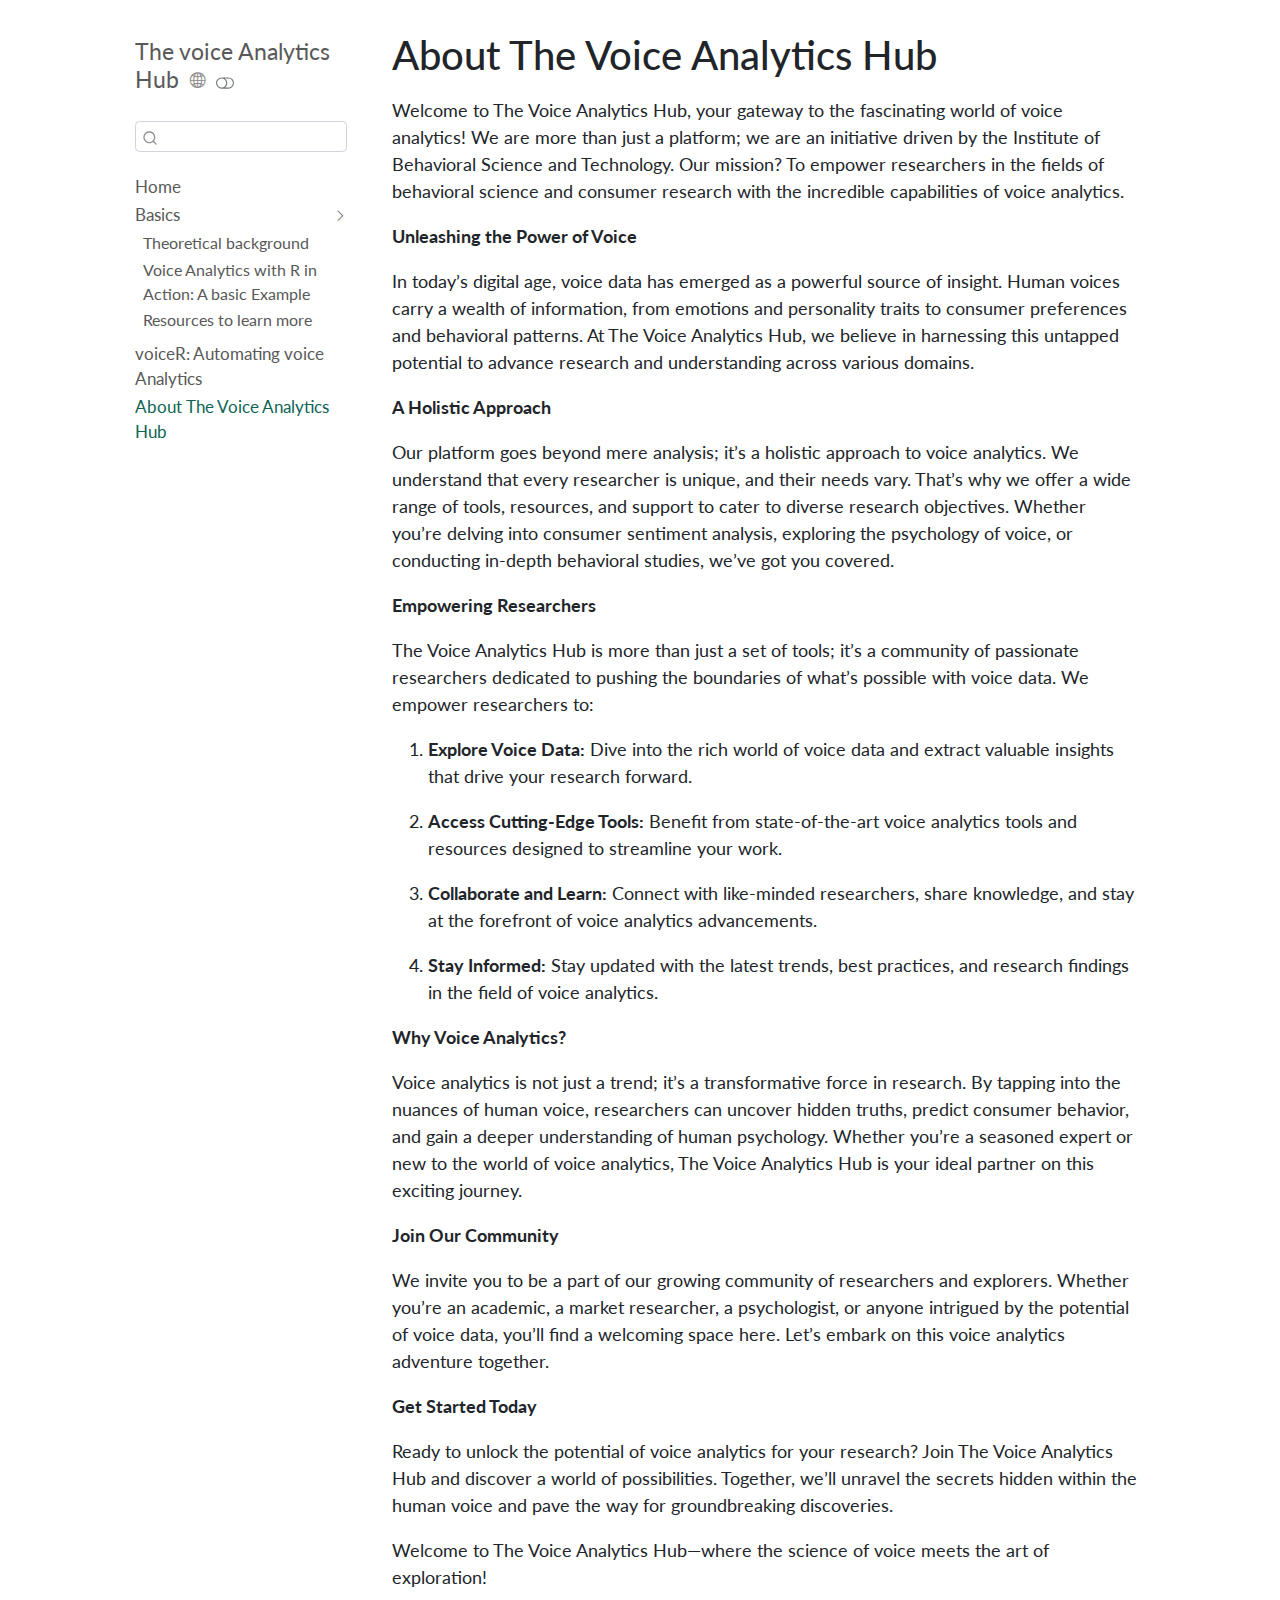
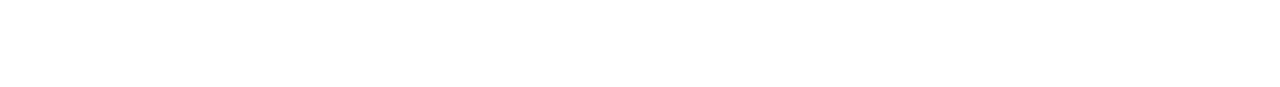
==== about.html @ 6ae46c0d "Add files via upload" ====
<!DOCTYPE html>
<html xmlns="http://www.w3.org/1999/xhtml" lang="en" xml:lang="en"><head>

<meta charset="utf-8">
<meta name="generator" content="quarto-1.1.251">

<meta name="viewport" content="width=device-width, initial-scale=1.0, user-scalable=yes">


<title>The voice Analytics Hub - About The Voice Analytics Hub</title>
<style>
code{white-space: pre-wrap;}
span.smallcaps{font-variant: small-caps;}
div.columns{display: flex; gap: min(4vw, 1.5em);}
div.column{flex: auto; overflow-x: auto;}
div.hanging-indent{margin-left: 1.5em; text-indent: -1.5em;}
ul.task-list{list-style: none;}
ul.task-list li input[type="checkbox"] {
  width: 0.8em;
  margin: 0 0.8em 0.2em -1.6em;
  vertical-align: middle;
}
</style>


<script src="site_libs/quarto-nav/quarto-nav.js"></script>
<script src="site_libs/quarto-nav/headroom.min.js"></script>
<script src="site_libs/clipboard/clipboard.min.js"></script>
<script src="site_libs/quarto-search/autocomplete.umd.js"></script>
<script src="site_libs/quarto-search/fuse.min.js"></script>
<script src="site_libs/quarto-search/quarto-search.js"></script>
<meta name="quarto:offset" content="./">
<script src="site_libs/quarto-html/quarto.js"></script>
<script src="site_libs/quarto-html/popper.min.js"></script>
<script src="site_libs/quarto-html/tippy.umd.min.js"></script>
<script src="site_libs/quarto-html/anchor.min.js"></script>
<link href="site_libs/quarto-html/tippy.css" rel="stylesheet">
<link href="site_libs/quarto-html/quarto-syntax-highlighting.css" rel="stylesheet" class="quarto-color-scheme" id="quarto-text-highlighting-styles">
<link href="site_libs/quarto-html/quarto-syntax-highlighting-dark.css" rel="prefetch" class="quarto-color-scheme quarto-color-alternate" id="quarto-text-highlighting-styles">
<script src="site_libs/bootstrap/bootstrap.min.js"></script>
<link href="site_libs/bootstrap/bootstrap-icons.css" rel="stylesheet">
<link href="site_libs/bootstrap/bootstrap.min.css" rel="stylesheet" class="quarto-color-scheme" id="quarto-bootstrap" data-mode="light">
<link href="site_libs/bootstrap/bootstrap-dark.min.css" rel="prefetch" class="quarto-color-scheme quarto-color-alternate" id="quarto-bootstrap" data-mode="dark">
<script id="quarto-search-options" type="application/json">{
  "location": "sidebar",
  "copy-button": false,
  "collapse-after": 3,
  "panel-placement": "start",
  "type": "textbox",
  "limit": 20,
  "language": {
    "search-no-results-text": "No results",
    "search-matching-documents-text": "matching documents",
    "search-copy-link-title": "Copy link to search",
    "search-hide-matches-text": "Hide additional matches",
    "search-more-match-text": "more match in this document",
    "search-more-matches-text": "more matches in this document",
    "search-clear-button-title": "Clear",
    "search-detached-cancel-button-title": "Cancel",
    "search-submit-button-title": "Submit"
  }
}</script>


<link rel="stylesheet" href="styles.css">
</head>

<body class="nav-sidebar floating fullcontent">

<div id="quarto-search-results"></div>
  <header id="quarto-header" class="headroom fixed-top">
  <nav class="quarto-secondary-nav" data-bs-toggle="collapse" data-bs-target="#quarto-sidebar" aria-controls="quarto-sidebar" aria-expanded="false" aria-label="Toggle sidebar navigation" onclick="if (window.quartoToggleHeadroom) { window.quartoToggleHeadroom(); }">
    <div class="container-fluid d-flex justify-content-between">
      <h1 class="quarto-secondary-nav-title">About The Voice Analytics Hub</h1>
      <button type="button" class="quarto-btn-toggle btn" aria-label="Show secondary navigation">
        <i class="bi bi-chevron-right"></i>
      </button>
    </div>
  </nav>
</header>
<!-- content -->
<div id="quarto-content" class="quarto-container page-columns page-rows-contents page-layout-article">
<!-- sidebar -->
  <nav id="quarto-sidebar" class="sidebar collapse sidebar-navigation floating overflow-auto">
    <div class="pt-lg-2 mt-2 text-left sidebar-header">
    <div class="sidebar-title mb-0 py-0">
      <a href="./">The voice Analytics Hub</a> 
        <div class="sidebar-tools-main">
    <a href="https://www.ibt.unisg.ch/" title="" class="sidebar-tool px-1"><i class="bi bi-globe2"></i></a>
  <a href="" class="quarto-color-scheme-toggle sidebar-tool" onclick="window.quartoToggleColorScheme(); return false;" title="Toggle dark mode"><i class="bi"></i></a>
</div>
    </div>
      </div>
      <div class="mt-2 flex-shrink-0 align-items-center">
        <div class="sidebar-search">
        <div id="quarto-search" class="" title="Search"></div>
        </div>
      </div>
    <div class="sidebar-menu-container"> 
    <ul class="list-unstyled mt-1">
        <li class="sidebar-item">
  <div class="sidebar-item-container"> 
  <a href="./index.html" class="sidebar-item-text sidebar-link">Home</a>
  </div>
</li>
        <li class="sidebar-item sidebar-item-section">
      <div class="sidebar-item-container"> 
            <a class="sidebar-item-text sidebar-link text-start" data-bs-toggle="collapse" data-bs-target="#quarto-sidebar-section-1" aria-expanded="true">Basics</a>
          <a class="sidebar-item-toggle text-start" data-bs-toggle="collapse" data-bs-target="#quarto-sidebar-section-1" aria-expanded="true">
            <i class="bi bi-chevron-right ms-2"></i>
          </a> 
      </div>
      <ul id="quarto-sidebar-section-1" class="collapse list-unstyled sidebar-section depth1 show">  
          <li class="sidebar-item">
  <div class="sidebar-item-container"> 
  <a href="./basic-theory.html" class="sidebar-item-text sidebar-link">Theoretical background</a>
  </div>
</li>
          <li class="sidebar-item">
  <div class="sidebar-item-container"> 
  <a href="./basic-tutorial.html" class="sidebar-item-text sidebar-link">Voice Analytics with R in Action: A basic Example</a>
  </div>
</li>
          <li class="sidebar-item">
  <div class="sidebar-item-container"> 
  <a href="./basic-resources.html" class="sidebar-item-text sidebar-link">Resources to learn more</a>
  </div>
</li>
      </ul>
  </li>
        <li class="sidebar-item">
  <div class="sidebar-item-container"> 
  <a href="./voiceR.html" class="sidebar-item-text sidebar-link">voiceR: Automating voice Analytics</a>
  </div>
</li>
        <li class="sidebar-item">
  <div class="sidebar-item-container"> 
  <a href="./about.html" class="sidebar-item-text sidebar-link active">About The Voice Analytics Hub</a>
  </div>
</li>
    </ul>
    </div>
</nav>
<!-- margin-sidebar -->
    
<!-- main -->
<main class="content" id="quarto-document-content">

<header id="title-block-header" class="quarto-title-block default">
<div class="quarto-title">
<h1 class="title d-none d-lg-block">About The Voice Analytics Hub</h1>
</div>



<div class="quarto-title-meta">

    
    
  </div>
  

</header>

<p>Welcome to The Voice Analytics Hub, your gateway to the fascinating world of voice analytics! We are more than just a platform; we are an initiative driven by the Institute of Behavioral Science and Technology. Our mission? To empower researchers in the fields of behavioral science and consumer research with the incredible capabilities of voice analytics.</p>
<p><strong>Unleashing the Power of Voice</strong></p>
<p>In today’s digital age, voice data has emerged as a powerful source of insight. Human voices carry a wealth of information, from emotions and personality traits to consumer preferences and behavioral patterns. At The Voice Analytics Hub, we believe in harnessing this untapped potential to advance research and understanding across various domains.</p>
<p><strong>A Holistic Approach</strong></p>
<p>Our platform goes beyond mere analysis; it’s a holistic approach to voice analytics. We understand that every researcher is unique, and their needs vary. That’s why we offer a wide range of tools, resources, and support to cater to diverse research objectives. Whether you’re delving into consumer sentiment analysis, exploring the psychology of voice, or conducting in-depth behavioral studies, we’ve got you covered.</p>
<p><strong>Empowering Researchers</strong></p>
<p>The Voice Analytics Hub is more than just a set of tools; it’s a community of passionate researchers dedicated to pushing the boundaries of what’s possible with voice data. We empower researchers to:</p>
<ol type="1">
<li><p><strong>Explore Voice Data:</strong> Dive into the rich world of voice data and extract valuable insights that drive your research forward.</p></li>
<li><p><strong>Access Cutting-Edge Tools:</strong> Benefit from state-of-the-art voice analytics tools and resources designed to streamline your work.</p></li>
<li><p><strong>Collaborate and Learn:</strong> Connect with like-minded researchers, share knowledge, and stay at the forefront of voice analytics advancements.</p></li>
<li><p><strong>Stay Informed:</strong> Stay updated with the latest trends, best practices, and research findings in the field of voice analytics.</p></li>
</ol>
<p><strong>Why Voice Analytics?</strong></p>
<p>Voice analytics is not just a trend; it’s a transformative force in research. By tapping into the nuances of human voice, researchers can uncover hidden truths, predict consumer behavior, and gain a deeper understanding of human psychology. Whether you’re a seasoned expert or new to the world of voice analytics, The Voice Analytics Hub is your ideal partner on this exciting journey.</p>
<p><strong>Join Our Community</strong></p>
<p>We invite you to be a part of our growing community of researchers and explorers. Whether you’re an academic, a market researcher, a psychologist, or anyone intrigued by the potential of voice data, you’ll find a welcoming space here. Let’s embark on this voice analytics adventure together.</p>
<p><strong>Get Started Today</strong></p>
<p>Ready to unlock the potential of voice analytics for your research? Join The Voice Analytics Hub and discover a world of possibilities. Together, we’ll unravel the secrets hidden within the human voice and pave the way for groundbreaking discoveries.</p>
<p>Welcome to The Voice Analytics Hub—where the science of voice meets the art of exploration!</p>



</main> <!-- /main -->
<script id="quarto-html-after-body" type="application/javascript">
window.document.addEventListener("DOMContentLoaded", function (event) {
  const toggleBodyColorMode = (bsSheetEl) => {
    const mode = bsSheetEl.getAttribute("data-mode");
    const bodyEl = window.document.querySelector("body");
    if (mode === "dark") {
      bodyEl.classList.add("quarto-dark");
      bodyEl.classList.remove("quarto-light");
    } else {
      bodyEl.classList.add("quarto-light");
      bodyEl.classList.remove("quarto-dark");
    }
  }
  const toggleBodyColorPrimary = () => {
    const bsSheetEl = window.document.querySelector("link#quarto-bootstrap");
    if (bsSheetEl) {
      toggleBodyColorMode(bsSheetEl);
    }
  }
  toggleBodyColorPrimary();  
  const disableStylesheet = (stylesheets) => {
    for (let i=0; i < stylesheets.length; i++) {
      const stylesheet = stylesheets[i];
      stylesheet.rel = 'prefetch';
    }
  }
  const enableStylesheet = (stylesheets) => {
    for (let i=0; i < stylesheets.length; i++) {
      const stylesheet = stylesheets[i];
      stylesheet.rel = 'stylesheet';
    }
  }
  const manageTransitions = (selector, allowTransitions) => {
    const els = window.document.querySelectorAll(selector);
    for (let i=0; i < els.length; i++) {
      const el = els[i];
      if (allowTransitions) {
        el.classList.remove('notransition');
      } else {
        el.classList.add('notransition');
      }
    }
  }
  const toggleColorMode = (alternate) => {
    // Switch the stylesheets
    const alternateStylesheets = window.document.querySelectorAll('link.quarto-color-scheme.quarto-color-alternate');
    manageTransitions('#quarto-margin-sidebar .nav-link', false);
    if (alternate) {
      enableStylesheet(alternateStylesheets);
      for (const sheetNode of alternateStylesheets) {
        if (sheetNode.id === "quarto-bootstrap") {
          toggleBodyColorMode(sheetNode);
        }
      }
    } else {
      disableStylesheet(alternateStylesheets);
      toggleBodyColorPrimary();
    }
    manageTransitions('#quarto-margin-sidebar .nav-link', true);
    // Switch the toggles
    const toggles = window.document.querySelectorAll('.quarto-color-scheme-toggle');
    for (let i=0; i < toggles.length; i++) {
      const toggle = toggles[i];
      if (toggle) {
        if (alternate) {
          toggle.classList.add("alternate");     
        } else {
          toggle.classList.remove("alternate");
        }
      }
    }
    // Hack to workaround the fact that safari doesn't
    // properly recolor the scrollbar when toggling (#1455)
    if (navigator.userAgent.indexOf('Safari') > 0 && navigator.userAgent.indexOf('Chrome') == -1) {
      manageTransitions("body", false);
      window.scrollTo(0, 1);
      setTimeout(() => {
        window.scrollTo(0, 0);
        manageTransitions("body", true);
      }, 40);  
    }
  }
  const isFileUrl = () => { 
    return window.location.protocol === 'file:';
  }
  const hasAlternateSentinel = () => {  
    let styleSentinel = getColorSchemeSentinel();
    if (styleSentinel !== null) {
      return styleSentinel === "alternate";
    } else {
      return false;
    }
  }
  const setStyleSentinel = (alternate) => {
    const value = alternate ? "alternate" : "default";
    if (!isFileUrl()) {
      window.localStorage.setItem("quarto-color-scheme", value);
    } else {
      localAlternateSentinel = value;
    }
  }
  const getColorSchemeSentinel = () => {
    if (!isFileUrl()) {
      const storageValue = window.localStorage.getItem("quarto-color-scheme");
      return storageValue != null ? storageValue : localAlternateSentinel;
    } else {
      return localAlternateSentinel;
    }
  }
  let localAlternateSentinel = 'default';
  // Dark / light mode switch
  window.quartoToggleColorScheme = () => {
    // Read the current dark / light value 
    let toAlternate = !hasAlternateSentinel();
    toggleColorMode(toAlternate);
    setStyleSentinel(toAlternate);
  };
  // Ensure there is a toggle, if there isn't float one in the top right
  if (window.document.querySelector('.quarto-color-scheme-toggle') === null) {
    const a = window.document.createElement('a');
    a.classList.add('top-right');
    a.classList.add('quarto-color-scheme-toggle');
    a.href = "";
    a.onclick = function() { try { window.quartoToggleColorScheme(); } catch {} return false; };
    const i = window.document.createElement("i");
    i.classList.add('bi');
    a.appendChild(i);
    window.document.body.appendChild(a);
  }
  // Switch to dark mode if need be
  if (hasAlternateSentinel()) {
    toggleColorMode(true);
  } 
  const icon = "";
  const anchorJS = new window.AnchorJS();
  anchorJS.options = {
    placement: 'right',
    icon: icon
  };
  anchorJS.add('.anchored');
  const clipboard = new window.ClipboardJS('.code-copy-button', {
    target: function(trigger) {
      return trigger.previousElementSibling;
    }
  });
  clipboard.on('success', function(e) {
    // button target
    const button = e.trigger;
    // don't keep focus
    button.blur();
    // flash "checked"
    button.classList.add('code-copy-button-checked');
    var currentTitle = button.getAttribute("title");
    button.setAttribute("title", "Copied!");
    setTimeout(function() {
      button.setAttribute("title", currentTitle);
      button.classList.remove('code-copy-button-checked');
    }, 1000);
    // clear code selection
    e.clearSelection();
  });
  function tippyHover(el, contentFn) {
    const config = {
      allowHTML: true,
      content: contentFn,
      maxWidth: 500,
      delay: 100,
      arrow: false,
      appendTo: function(el) {
          return el.parentElement;
      },
      interactive: true,
      interactiveBorder: 10,
      theme: 'quarto',
      placement: 'bottom-start'
    };
    window.tippy(el, config); 
  }
  const noterefs = window.document.querySelectorAll('a[role="doc-noteref"]');
  for (var i=0; i<noterefs.length; i++) {
    const ref = noterefs[i];
    tippyHover(ref, function() {
      // use id or data attribute instead here
      let href = ref.getAttribute('data-footnote-href') || ref.getAttribute('href');
      try { href = new URL(href).hash; } catch {}
      const id = href.replace(/^#\/?/, "");
      const note = window.document.getElementById(id);
      return note.innerHTML;
    });
  }
  var bibliorefs = window.document.querySelectorAll('a[role="doc-biblioref"]');
  for (var i=0; i<bibliorefs.length; i++) {
    const ref = bibliorefs[i];
    const cites = ref.parentNode.getAttribute('data-cites').split(' ');
    tippyHover(ref, function() {
      var popup = window.document.createElement('div');
      cites.forEach(function(cite) {
        var citeDiv = window.document.createElement('div');
        citeDiv.classList.add('hanging-indent');
        citeDiv.classList.add('csl-entry');
        var biblioDiv = window.document.getElementById('ref-' + cite);
        if (biblioDiv) {
          citeDiv.innerHTML = biblioDiv.innerHTML;
        }
        popup.appendChild(citeDiv);
      });
      return popup.innerHTML;
    });
  }
});
</script>
</div> <!-- /content -->



</body></html>
---- site_libs/quarto-html/tippy.css ----
.tippy-box[data-animation=fade][data-state=hidden]{opacity:0}[data-tippy-root]{max-width:calc(100vw - 10px)}.tippy-box{position:relative;background-color:#333;color:#fff;border-radius:4px;font-size:14px;line-height:1.4;white-space:normal;outline:0;transition-property:transform,visibility,opacity}.tippy-box[data-placement^=top]>.tippy-arrow{bottom:0}.tippy-box[data-placement^=top]>.tippy-arrow:before{bottom:-7px;left:0;border-width:8px 8px 0;border-top-color:initial;transform-origin:center top}.tippy-box[data-placement^=bottom]>.tippy-arrow{top:0}.tippy-box[data-placement^=bottom]>.tippy-arrow:before{top:-7px;left:0;border-width:0 8px 8px;border-bottom-color:initial;transform-origin:center bottom}.tippy-box[data-placement^=left]>.tippy-arrow{right:0}.tippy-box[data-placement^=left]>.tippy-arrow:before{border-width:8px 0 8px 8px;border-left-color:initial;right:-7px;transform-origin:center left}.tippy-box[data-placement^=right]>.tippy-arrow{left:0}.tippy-box[data-placement^=right]>.tippy-arrow:before{left:-7px;border-width:8px 8px 8px 0;border-right-color:initial;transform-origin:center right}.tippy-box[data-inertia][data-state=visible]{transition-timing-function:cubic-bezier(.54,1.5,.38,1.11)}.tippy-arrow{width:16px;height:16px;color:#333}.tippy-arrow:before{content:"";position:absolute;border-color:transparent;border-style:solid}.tippy-content{position:relative;padding:5px 9px;z-index:1}
---- site_libs/quarto-html/quarto-syntax-highlighting.css ----
/* quarto syntax highlight colors */
:root {
  --quarto-hl-ot-color: #003B4F;
  --quarto-hl-at-color: #657422;
  --quarto-hl-ss-color: #20794D;
  --quarto-hl-an-color: #5E5E5E;
  --quarto-hl-fu-color: #4758AB;
  --quarto-hl-st-color: #20794D;
  --quarto-hl-cf-color: #003B4F;
  --quarto-hl-op-color: #5E5E5E;
  --quarto-hl-er-color: #AD0000;
  --quarto-hl-bn-color: #AD0000;
  --quarto-hl-al-color: #AD0000;
  --quarto-hl-va-color: #111111;
  --quarto-hl-bu-color: inherit;
  --quarto-hl-ex-color: inherit;
  --quarto-hl-pp-color: #AD0000;
  --quarto-hl-in-color: #5E5E5E;
  --quarto-hl-vs-color: #20794D;
  --quarto-hl-wa-color: #5E5E5E;
  --quarto-hl-do-color: #5E5E5E;
  --quarto-hl-im-color: #00769E;
  --quarto-hl-ch-color: #20794D;
  --quarto-hl-dt-color: #AD0000;
  --quarto-hl-fl-color: #AD0000;
  --quarto-hl-co-color: #5E5E5E;
  --quarto-hl-cv-color: #5E5E5E;
  --quarto-hl-cn-color: #8f5902;
  --quarto-hl-sc-color: #5E5E5E;
  --quarto-hl-dv-color: #AD0000;
  --quarto-hl-kw-color: #003B4F;
}

/* other quarto variables */
:root {
  --quarto-font-monospace: SFMono-Regular, Menlo, Monaco, Consolas, "Liberation Mono", "Courier New", monospace;
}

pre > code.sourceCode > span {
  color: #003B4F;
}

code span {
  color: #003B4F;
}

code.sourceCode > span {
  color: #003B4F;
}

div.sourceCode,
div.sourceCode pre.sourceCode {
  color: #003B4F;
}

code span.ot {
  color: #003B4F;
}

code span.at {
  color: #657422;
}

code span.ss {
  color: #20794D;
}

code span.an {
  color: #5E5E5E;
}

code span.fu {
  color: #4758AB;
}

code span.st {
  color: #20794D;
}

code span.cf {
  color: #003B4F;
}

code span.op {
  color: #5E5E5E;
}

code span.er {
  color: #AD0000;
}

code span.bn {
  color: #AD0000;
}

code span.al {
  color: #AD0000;
}

code span.va {
  color: #111111;
}

code span.pp {
  color: #AD0000;
}

code span.in {
  color: #5E5E5E;
}

code span.vs {
  color: #20794D;
}

code span.wa {
  color: #5E5E5E;
  font-style: italic;
}

code span.do {
  color: #5E5E5E;
  font-style: italic;
}

code span.im {
  color: #00769E;
}

code span.ch {
  color: #20794D;
}

code span.dt {
  color: #AD0000;
}

code span.fl {
  color: #AD0000;
}

code span.co {
  color: #5E5E5E;
}

code span.cv {
  color: #5E5E5E;
  font-style: italic;
}

code span.cn {
  color: #8f5902;
}

code span.sc {
  color: #5E5E5E;
}

code span.dv {
  color: #AD0000;
}

code span.kw {
  color: #003B4F;
}

.prevent-inlining {
  content: "</";
}

/*# sourceMappingURL=debc5d5d77c3f9108843748ff7464032.css.map */
---- site_libs/quarto-html/quarto-syntax-highlighting-dark.css ----
/* quarto syntax highlight colors */
:root {
  --quarto-hl-al-color: #f07178;
  --quarto-hl-an-color: #d4d0ab;
  --quarto-hl-at-color: #00e0e0;
  --quarto-hl-bn-color: #d4d0ab;
  --quarto-hl-bu-color: #abe338;
  --quarto-hl-ch-color: #abe338;
  --quarto-hl-co-color: #f8f8f2;
  --quarto-hl-cv-color: #ffd700;
  --quarto-hl-cn-color: #ffd700;
  --quarto-hl-cf-color: #ffa07a;
  --quarto-hl-dt-color: #ffa07a;
  --quarto-hl-dv-color: #d4d0ab;
  --quarto-hl-do-color: #f8f8f2;
  --quarto-hl-er-color: #f07178;
  --quarto-hl-ex-color: #00e0e0;
  --quarto-hl-fl-color: #d4d0ab;
  --quarto-hl-fu-color: #ffa07a;
  --quarto-hl-im-color: #abe338;
  --quarto-hl-in-color: #d4d0ab;
  --quarto-hl-kw-color: #ffa07a;
  --quarto-hl-op-color: #ffa07a;
  --quarto-hl-ot-color: #00e0e0;
  --quarto-hl-pp-color: #dcc6e0;
  --quarto-hl-re-color: #00e0e0;
  --quarto-hl-sc-color: #abe338;
  --quarto-hl-ss-color: #abe338;
  --quarto-hl-st-color: #abe338;
  --quarto-hl-va-color: #00e0e0;
  --quarto-hl-vs-color: #abe338;
  --quarto-hl-wa-color: #dcc6e0;
}

/* other quarto variables */
:root {
  --quarto-font-monospace: SFMono-Regular, Menlo, Monaco, Consolas, "Liberation Mono", "Courier New", monospace;
}

code span.al {
  font-weight: bold;
  color: #f07178;
}

code span.an {
  color: #d4d0ab;
}

code span.at {
  color: #00e0e0;
}

code span.bn {
  color: #d4d0ab;
}

code span.bu {
  color: #abe338;
}

code span.ch {
  color: #abe338;
}

code span.co {
  font-style: italic;
  color: #f8f8f2;
}

code span.cv {
  color: #ffd700;
}

code span.cn {
  color: #ffd700;
}

code span.cf {
  font-weight: bold;
  color: #ffa07a;
}

code span.dt {
  color: #ffa07a;
}

code span.dv {
  color: #d4d0ab;
}

code span.do {
  color: #f8f8f2;
}

code span.er {
  color: #f07178;
  text-decoration: underline;
}

code span.ex {
  font-weight: bold;
  color: #00e0e0;
}

code span.fl {
  color: #d4d0ab;
}

code span.fu {
  color: #ffa07a;
}

code span.im {
  color: #abe338;
}

code span.in {
  color: #d4d0ab;
}

code span.kw {
  font-weight: bold;
  color: #ffa07a;
}

pre > code.sourceCode > span {
  color: #f8f8f2;
}

code span {
  color: #f8f8f2;
}

code.sourceCode > span {
  color: #f8f8f2;
}

div.sourceCode,
div.sourceCode pre.sourceCode {
  color: #f8f8f2;
}

code span.op {
  color: #ffa07a;
}

code span.ot {
  color: #00e0e0;
}

code span.pp {
  color: #dcc6e0;
}

code span.re {
  color: #00e0e0;
}

code span.sc {
  color: #abe338;
}

code span.ss {
  color: #abe338;
}

code span.st {
  color: #abe338;
}

code span.va {
  color: #00e0e0;
}

code span.vs {
  color: #abe338;
}

code span.wa {
  color: #dcc6e0;
}

.prevent-inlining {
  content: "</";
}

/*# sourceMappingURL=935a306eefa94366c21e1a970dddb765.css.map */
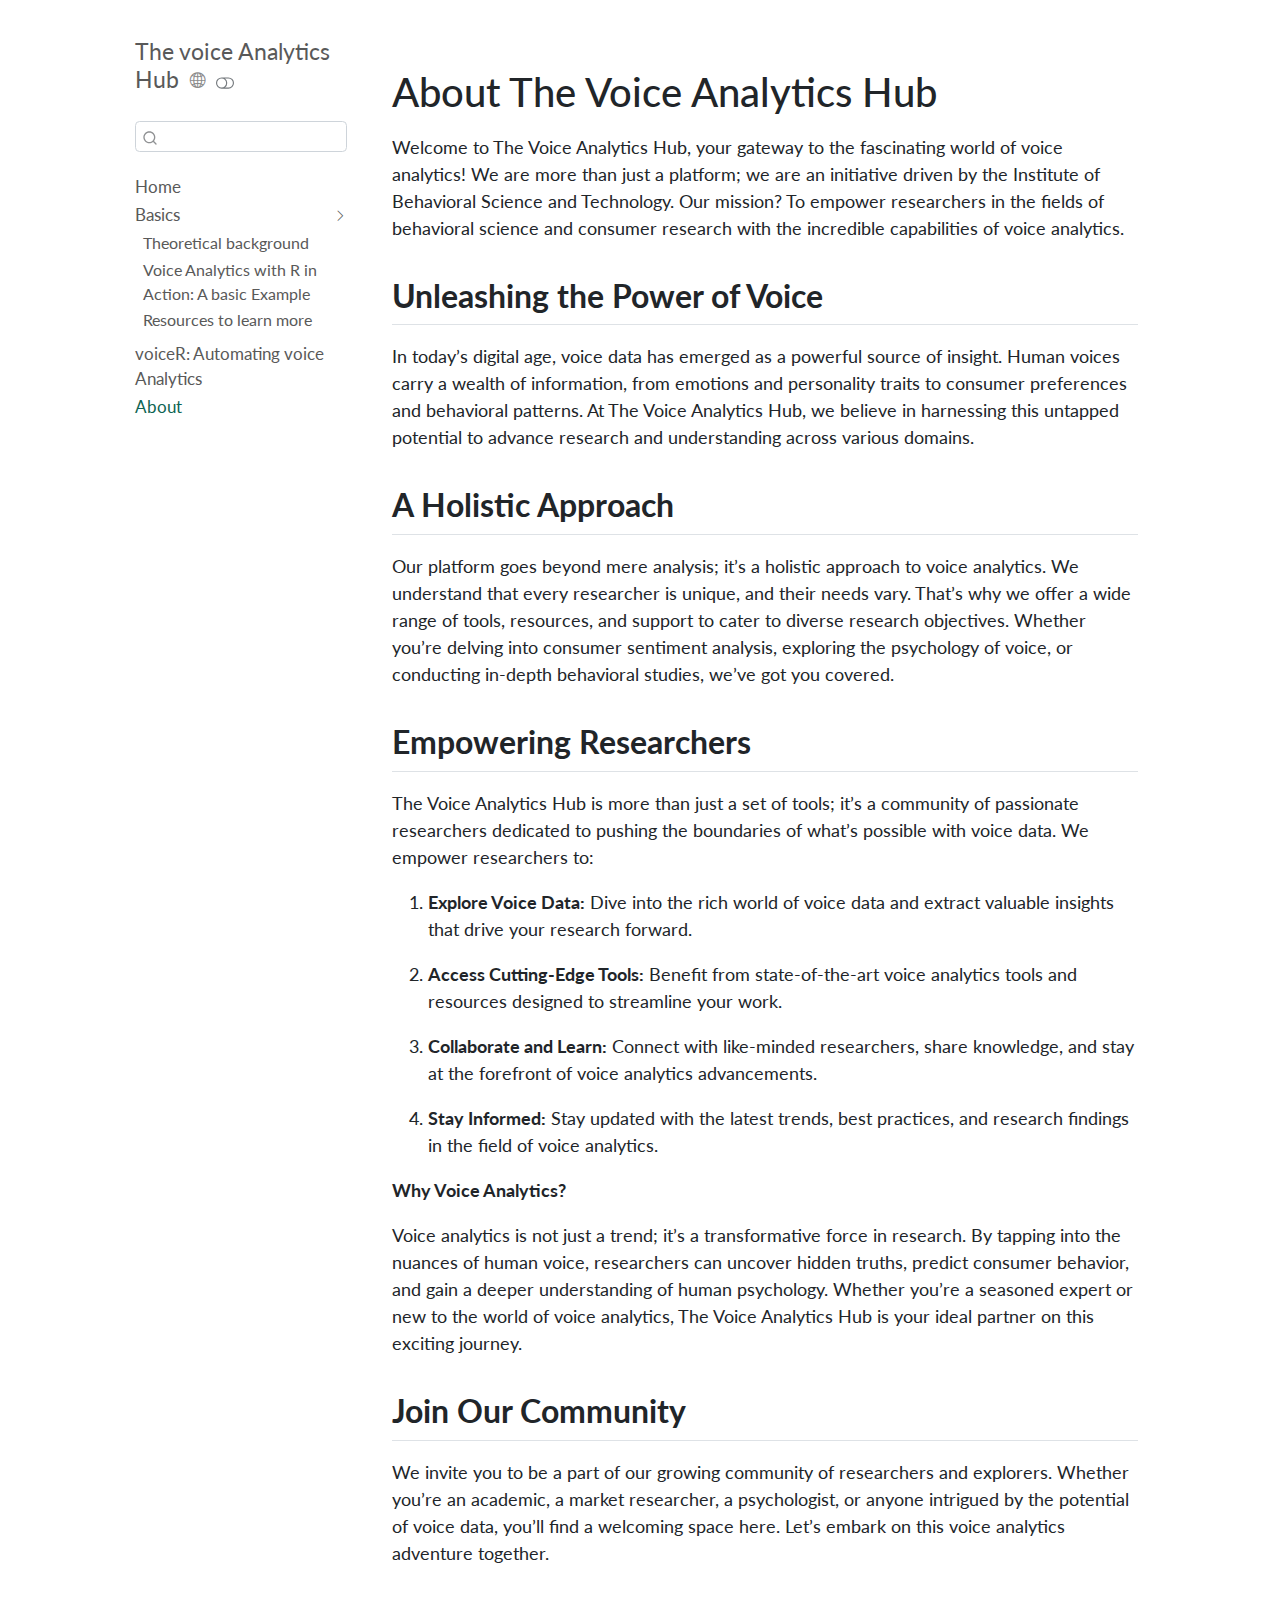
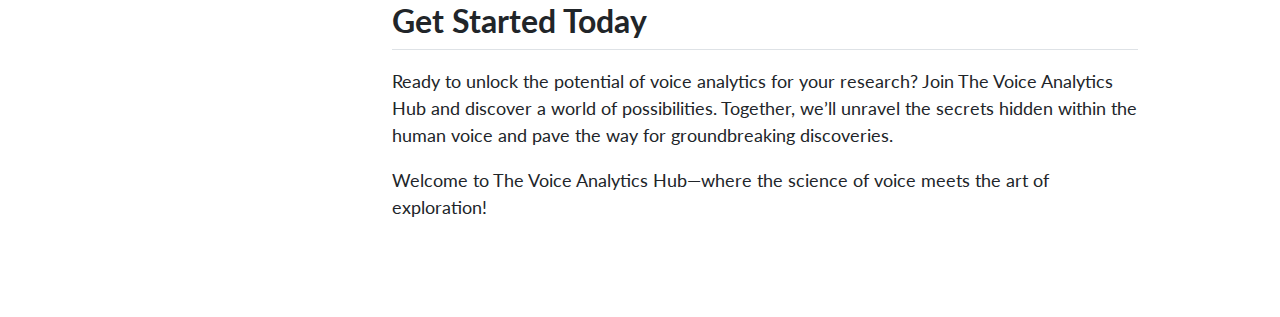
==== commit 612a67e2: "Add files via upload" ====
--- a/about.html
+++ b/about.html
@@ -7,7 +7,7 @@
 <meta name="viewport" content="width=device-width, initial-scale=1.0, user-scalable=yes">
 
 
-<title>The voice Analytics Hub - About The Voice Analytics Hub</title>
+<title>The voice Analytics Hub – about</title>
 <style>
 code{white-space: pre-wrap;}
 span.smallcaps{font-variant: small-caps;}
@@ -71,7 +71,7 @@
   <header id="quarto-header" class="headroom fixed-top">
   <nav class="quarto-secondary-nav" data-bs-toggle="collapse" data-bs-target="#quarto-sidebar" aria-controls="quarto-sidebar" aria-expanded="false" aria-label="Toggle sidebar navigation" onclick="if (window.quartoToggleHeadroom) { window.quartoToggleHeadroom(); }">
     <div class="container-fluid d-flex justify-content-between">
-      <h1 class="quarto-secondary-nav-title">About The Voice Analytics Hub</h1>
+      <h1 class="quarto-secondary-nav-title">(Untitled)</h1>
       <button type="button" class="quarto-btn-toggle btn" aria-label="Show secondary navigation">
         <i class="bi bi-chevron-right"></i>
       </button>
@@ -135,7 +135,7 @@
 </li>
         <li class="sidebar-item">
   <div class="sidebar-item-container"> 
-  <a href="./about.html" class="sidebar-item-text sidebar-link active">About The Voice Analytics Hub</a>
+  <a href="./about.html" class="sidebar-item-text sidebar-link active">About</a>
   </div>
 </li>
     </ul>
@@ -146,28 +146,21 @@
 <!-- main -->
 <main class="content" id="quarto-document-content">
 
-<header id="title-block-header" class="quarto-title-block default">
-<div class="quarto-title">
-<h1 class="title d-none d-lg-block">About The Voice Analytics Hub</h1>
-</div>
-
-
-
-<div class="quarto-title-meta">
-
-    
-    
-  </div>
-  
-
-</header>
-
+
+
+<section id="about-the-voice-analytics-hub" class="level1">
+<h1>About The Voice Analytics Hub</h1>
 <p>Welcome to The Voice Analytics Hub, your gateway to the fascinating world of voice analytics! We are more than just a platform; we are an initiative driven by the Institute of Behavioral Science and Technology. Our mission? To empower researchers in the fields of behavioral science and consumer research with the incredible capabilities of voice analytics.</p>
-<p><strong>Unleashing the Power of Voice</strong></p>
+<section id="unleashing-the-power-of-voice" class="level2">
+<h2 class="anchored" data-anchor-id="unleashing-the-power-of-voice"><strong>Unleashing the Power of Voice</strong></h2>
 <p>In today’s digital age, voice data has emerged as a powerful source of insight. Human voices carry a wealth of information, from emotions and personality traits to consumer preferences and behavioral patterns. At The Voice Analytics Hub, we believe in harnessing this untapped potential to advance research and understanding across various domains.</p>
-<p><strong>A Holistic Approach</strong></p>
+</section>
+<section id="a-holistic-approach" class="level2">
+<h2 class="anchored" data-anchor-id="a-holistic-approach"><strong>A Holistic Approach</strong></h2>
 <p>Our platform goes beyond mere analysis; it’s a holistic approach to voice analytics. We understand that every researcher is unique, and their needs vary. That’s why we offer a wide range of tools, resources, and support to cater to diverse research objectives. Whether you’re delving into consumer sentiment analysis, exploring the psychology of voice, or conducting in-depth behavioral studies, we’ve got you covered.</p>
-<p><strong>Empowering Researchers</strong></p>
+</section>
+<section id="empowering-researchers" class="level2">
+<h2 class="anchored" data-anchor-id="empowering-researchers"><strong>Empowering Researchers</strong></h2>
 <p>The Voice Analytics Hub is more than just a set of tools; it’s a community of passionate researchers dedicated to pushing the boundaries of what’s possible with voice data. We empower researchers to:</p>
 <ol type="1">
 <li><p><strong>Explore Voice Data:</strong> Dive into the rich world of voice data and extract valuable insights that drive your research forward.</p></li>
@@ -177,13 +170,19 @@
 </ol>
 <p><strong>Why Voice Analytics?</strong></p>
 <p>Voice analytics is not just a trend; it’s a transformative force in research. By tapping into the nuances of human voice, researchers can uncover hidden truths, predict consumer behavior, and gain a deeper understanding of human psychology. Whether you’re a seasoned expert or new to the world of voice analytics, The Voice Analytics Hub is your ideal partner on this exciting journey.</p>
-<p><strong>Join Our Community</strong></p>
+</section>
+<section id="join-our-community" class="level2">
+<h2 class="anchored" data-anchor-id="join-our-community"><strong>Join Our Community</strong></h2>
 <p>We invite you to be a part of our growing community of researchers and explorers. Whether you’re an academic, a market researcher, a psychologist, or anyone intrigued by the potential of voice data, you’ll find a welcoming space here. Let’s embark on this voice analytics adventure together.</p>
-<p><strong>Get Started Today</strong></p>
+</section>
+<section id="get-started-today" class="level2">
+<h2 class="anchored" data-anchor-id="get-started-today"><strong>Get Started Today</strong></h2>
 <p>Ready to unlock the potential of voice analytics for your research? Join The Voice Analytics Hub and discover a world of possibilities. Together, we’ll unravel the secrets hidden within the human voice and pave the way for groundbreaking discoveries.</p>
 <p>Welcome to The Voice Analytics Hub—where the science of voice meets the art of exploration!</p>
 
 
+</section>
+</section>
 
 </main> <!-- /main -->
 <script id="quarto-html-after-body" type="application/javascript">
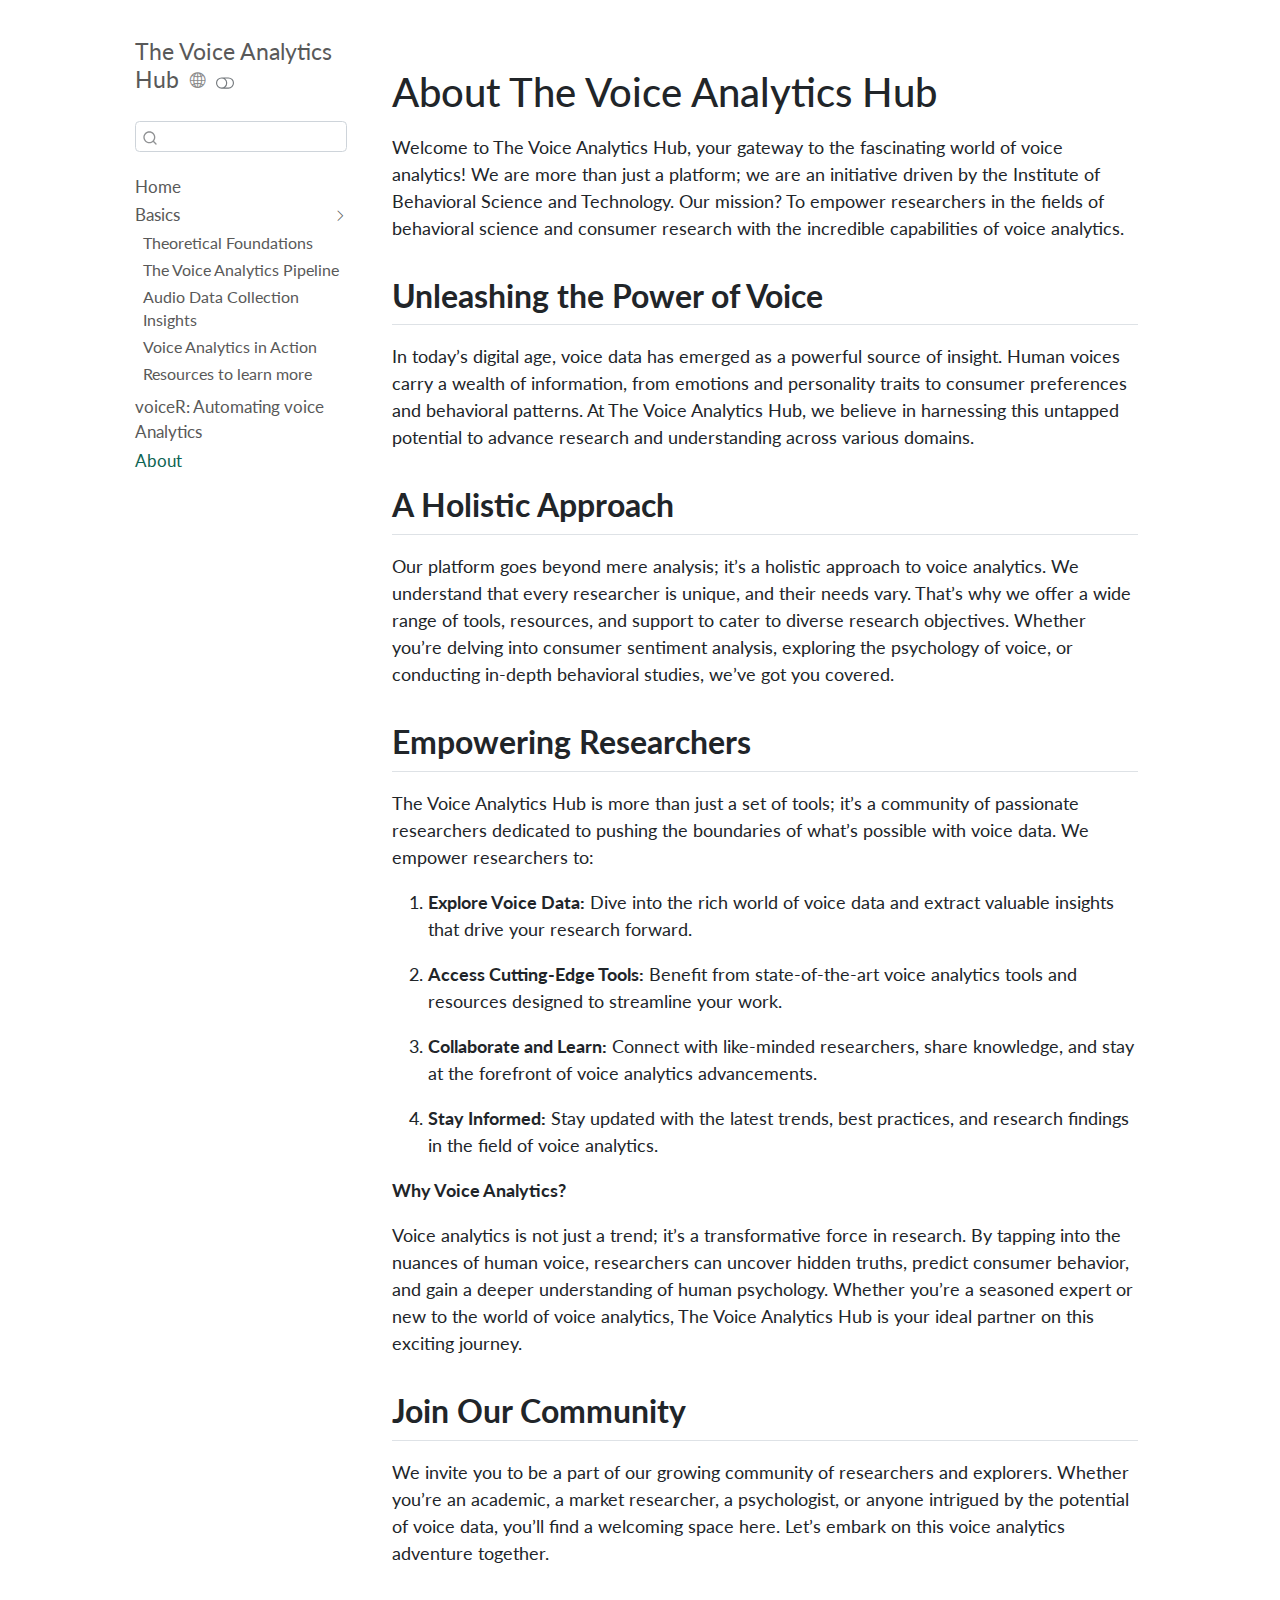
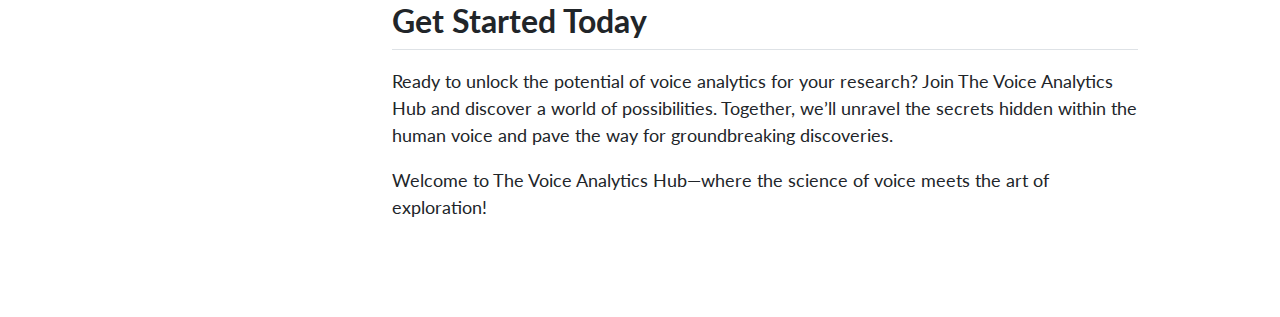
==== commit e80d35f7: "Add files via upload" ====
--- a/about.html
+++ b/about.html
@@ -7,7 +7,7 @@
 <meta name="viewport" content="width=device-width, initial-scale=1.0, user-scalable=yes">
 
 
-<title>The voice Analytics Hub – about</title>
+<title>The Voice Analytics Hub – about</title>
 <style>
 code{white-space: pre-wrap;}
 span.smallcaps{font-variant: small-caps;}
@@ -84,7 +84,7 @@
   <nav id="quarto-sidebar" class="sidebar collapse sidebar-navigation floating overflow-auto">
     <div class="pt-lg-2 mt-2 text-left sidebar-header">
     <div class="sidebar-title mb-0 py-0">
-      <a href="./">The voice Analytics Hub</a> 
+      <a href="./">The Voice Analytics Hub</a> 
         <div class="sidebar-tools-main">
     <a href="https://www.ibt.unisg.ch/" title="" class="sidebar-tool px-1"><i class="bi bi-globe2"></i></a>
   <a href="" class="quarto-color-scheme-toggle sidebar-tool" onclick="window.quartoToggleColorScheme(); return false;" title="Toggle dark mode"><i class="bi"></i></a>
@@ -113,12 +113,22 @@
       <ul id="quarto-sidebar-section-1" class="collapse list-unstyled sidebar-section depth1 show">  
           <li class="sidebar-item">
   <div class="sidebar-item-container"> 
-  <a href="./basic-theory.html" class="sidebar-item-text sidebar-link">Theoretical background</a>
+  <a href="./basic-theory.html" class="sidebar-item-text sidebar-link">Theoretical Foundations</a>
   </div>
 </li>
           <li class="sidebar-item">
   <div class="sidebar-item-container"> 
-  <a href="./basic-tutorial.html" class="sidebar-item-text sidebar-link">Voice Analytics with R in Action: A basic Example</a>
+  <a href="./voice-analytics-pipeline.html" class="sidebar-item-text sidebar-link">The Voice Analytics Pipeline</a>
+  </div>
+</li>
+          <li class="sidebar-item">
+  <div class="sidebar-item-container"> 
+  <a href="./voice-recording.html" class="sidebar-item-text sidebar-link">Audio Data Collection Insights</a>
+  </div>
+</li>
+          <li class="sidebar-item">
+  <div class="sidebar-item-container"> 
+  <a href="./basic-tutorial.html" class="sidebar-item-text sidebar-link">Voice Analytics in Action</a>
   </div>
 </li>
           <li class="sidebar-item">
--- a/styles.css
+++ b/styles.css
@@ -3,3 +3,8 @@
 .quarto-dark img{
   filter: invert(86.5%);
 }
+
+.table-wrapper {
+  height: 550px;
+  overflow-y: scroll;
+}
